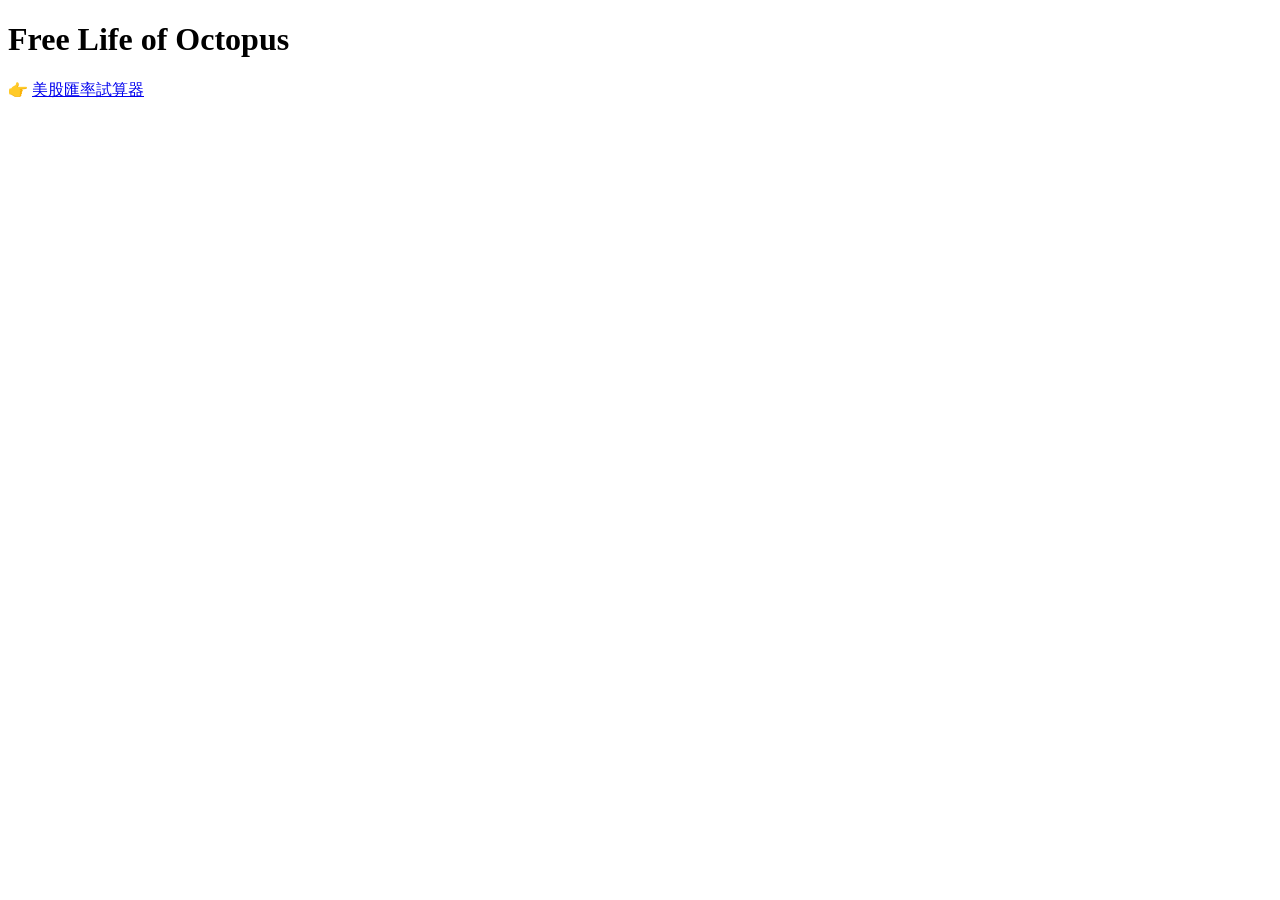
==== index.html @ f49b12be "move tool to /usdstocktool" ====
<!DOCTYPE html>
<html>
<head>
  <meta charset="UTF-8">
  <title>Free Life of Octopus</title>
</head>
<body>
  <h1>Free Life of Octopus</h1>

  <p>
    👉 <a href="/usdstocktool/">美股匯率試算器</a>
  </p>
</body>
</html>
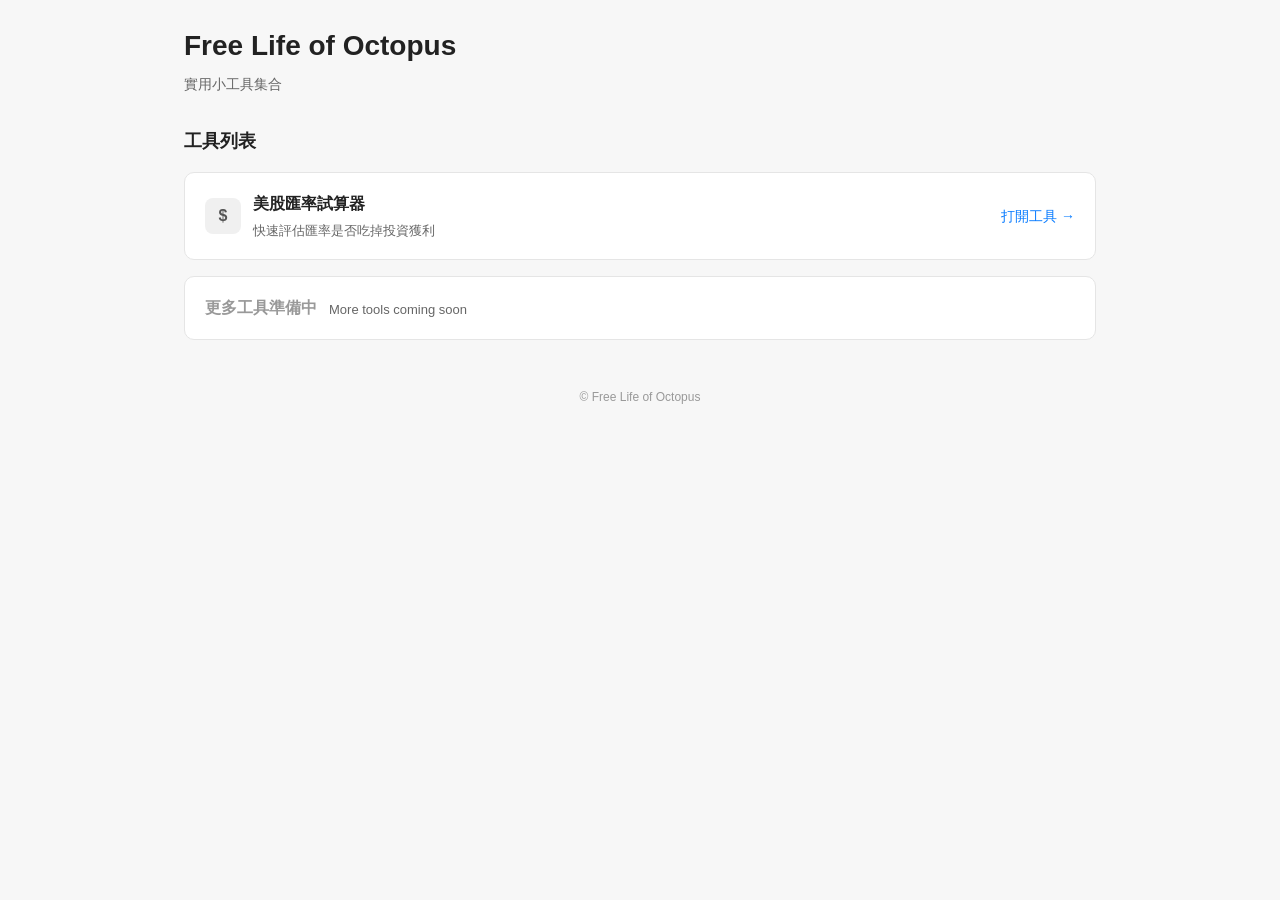
==== commit 8a000d6b: "簡易首頁" ====
--- a/index.html
+++ b/index.html
@@ -1,14 +1,61 @@
 <!DOCTYPE html>
-<html>
+<html lang="zh-Hant">
+
 <head>
-  <meta charset="UTF-8">
-  <title>Free Life of Octopus</title>
+  <meta charset="UTF-8" />
+  <meta name="viewport" content="width=device-width, initial-scale=1.0" />
+  <title>Free Life of Octopus｜實用小工具集合</title>
+  <meta name="description" content="Free Life of Octopus 的實用小工具集合，提供簡潔、快速、可直接使用的小工具。" />
+  <link rel="stylesheet" href="./style.css" />
 </head>
+
 <body>
-  <h1>Free Life of Octopus</h1>
+  <div class="container">
+    <header class="site-header">
+      <h1 class="site-title">Free Life of Octopus</h1>
+      <p class="site-subtitle">實用小工具集合</p>
+    </header>
 
-  <p>
-    👉 <a href="/usdstocktool/">美股匯率試算器</a>
-  </p>
+    <main class="main-content">
+      <section class="tools-section">
+        <h2 class="section-title">工具列表</h2>
+
+        <div class="tool-list">
+          <article class="tool-card">
+            <div class="tool-card__content">
+              <div class="tool-card__icon">
+                <!-- 未來放 icon -->
+                $
+                <!--<img src="./usdstocktool/icon.png" alt="">-->
+              </div>
+
+              <div>
+                <h3 class="tool-card__title">美股匯率試算器</h3>
+                <p class="tool-card__desc">
+                  快速評估匯率是否吃掉投資獲利
+                </p>
+              </div>
+            </div>
+
+            <div class="tool-card__action">
+              <a class="tool-link" href="./usdstocktool/">打開工具 →</a>
+            </div>
+          </article>
+
+          <article class="tool-card tool-card--muted">
+            <div class="tool-card__content">
+              <h3 class="tool-card__title">更多工具準備中</h3>
+              <p class="tool-card__desc">More tools coming soon</p>
+            </div>
+          </article>
+        </div>
+      </section>
+    </main>
+
+    <footer class="site-footer">
+      <p>© Free Life of Octopus</p>
+    </footer>
+  </div>
 </body>
+
 </html>
--- a/style.css
+++ b/style.css
@@ -0,0 +1,129 @@
+/* Reset */
+* {
+    box-sizing: border-box;
+    margin: 0;
+    padding: 0;
+}
+
+/* Base */
+body {
+    font-family: -apple-system, BlinkMacSystemFont, "Segoe UI", Roboto, "Noto Sans TC", sans-serif;
+    background-color: #f7f7f7;
+    color: #222;
+    line-height: 1.6;
+}
+
+/* Container */
+.container {
+    max-width: 960px;
+    margin: 0 auto;
+    padding: 24px;
+}
+
+/* Header */
+.site-header {
+    margin-bottom: 32px;
+}
+
+.site-title {
+    font-size: 28px;
+    font-weight: 700;
+}
+
+.site-subtitle {
+    margin-top: 4px;
+    color: #666;
+    font-size: 14px;
+}
+
+/* Section */
+.section-title {
+    font-size: 18px;
+    margin-bottom: 16px;
+}
+
+/* Tool List */
+.tool-list {
+    display: flex;
+    flex-direction: column;
+    gap: 16px;
+}
+
+/* Card */
+.tool-card {
+    background: #fff;
+    border: 1px solid #e5e5e5;
+    border-radius: 10px;
+    padding: 18px 20px;
+
+    display: flex;
+    justify-content: space-between;
+    align-items: center;
+
+    transition: all 0.15s ease;
+}
+
+.tool-card:hover {
+    border-color: #ccc;
+    transform: translateY(-1px);
+}
+
+/* Muted card */
+.tool-card--muted {
+    color: #999;
+}
+
+/* Content */
+.tool-card__title {
+    font-size: 16px;
+    font-weight: 600;
+}
+
+.tool-card__desc {
+    font-size: 13px;
+    color: #666;
+    margin-top: 4px;
+}
+
+/* Action */
+.tool-link {
+    text-decoration: none;
+    font-size: 14px;
+    color: #0a7cff;
+    font-weight: 500;
+}
+
+.tool-link:hover {
+    text-decoration: underline;
+}
+
+/* Footer */
+.site-footer {
+    margin-top: 48px;
+    font-size: 12px;
+    color: #999;
+    text-align: center;
+}
+
+/* Content layout */
+.tool-card__content {
+    display: flex;
+    align-items: center;
+    gap: 12px;
+}
+
+/* Icon placeholder */
+.tool-card__icon {
+    width: 36px;
+    height: 36px;
+
+    border-radius: 8px;
+    background-color: #f0f0f0;
+
+    display: flex;
+    align-items: center;
+    justify-content: center;
+
+    font-weight: 600;
+    color: #555;
+}
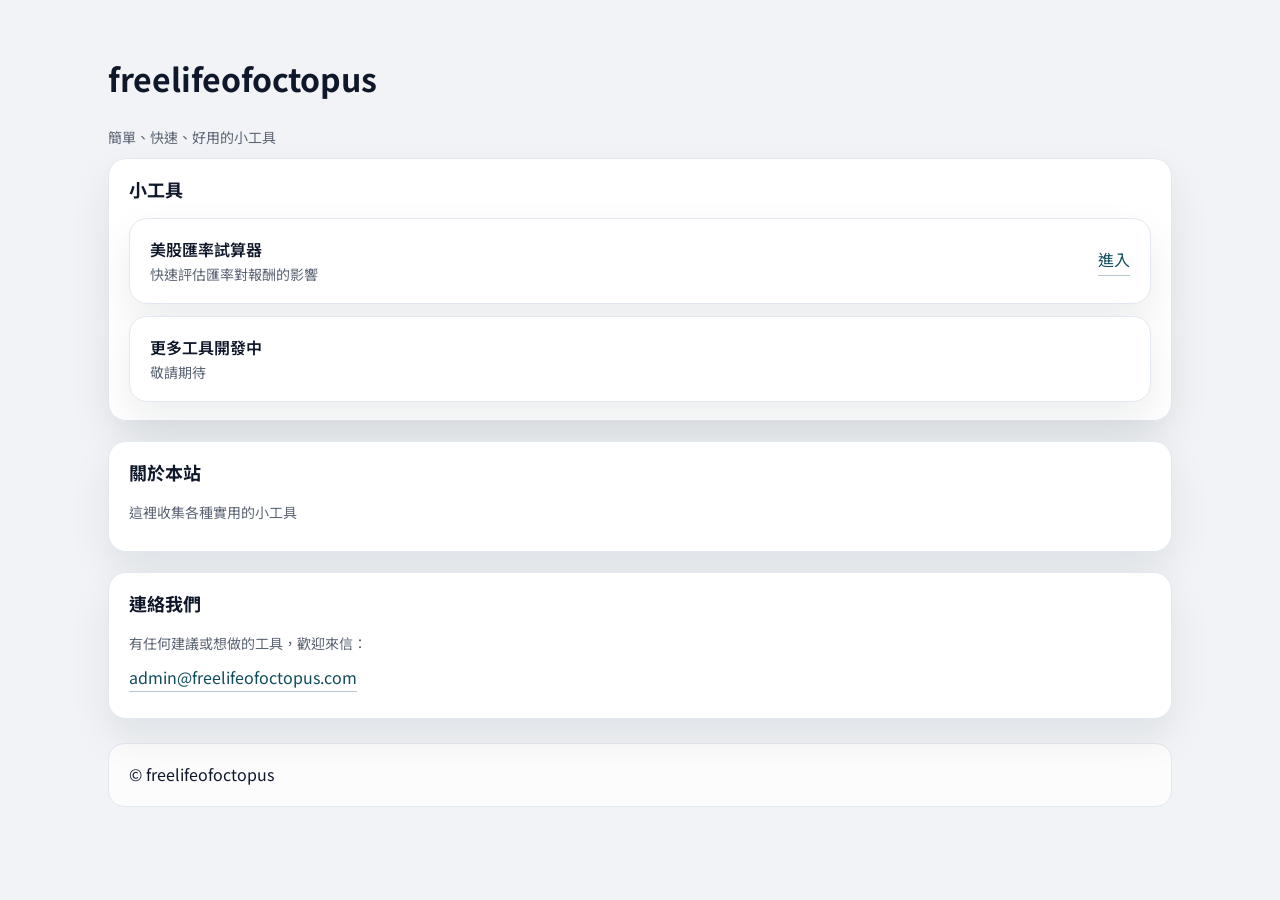
==== commit 2a0941e6: "建立共用css模板 首頁增修" ====
--- a/index.html
+++ b/index.html
@@ -1,61 +1,109 @@
 <!DOCTYPE html>
 <html lang="zh-Hant">
+<head>
+    <meta charset="UTF-8" />
+    <meta name="viewport" content="width=device-width, initial-scale=1.0">
 
-<head>
-  <meta charset="UTF-8" />
-  <meta name="viewport" content="width=device-width, initial-scale=1.0" />
-  <title>Free Life of Octopus｜實用小工具集合</title>
-  <meta name="description" content="Free Life of Octopus 的實用小工具集合，提供簡潔、快速、可直接使用的小工具。" />
-  <link rel="stylesheet" href="./style.css" />
+    <title>freelifeofoctopus｜實用小工具集合</title>
+    <meta name="description" content="freelifeofoctopus 提供簡單實用的小工具，幫你快速解決日常問題，包含美股匯率試算器等工具。">
+    <meta name="keywords" content="freelifeofoctopus, 小工具, 線上工具, 美股匯率試算器, 匯率試算, 實用工具">
+    <meta name="author" content="Free Life of Octopus">
+    <meta name="robots" content="index, follow">
+
+    <link rel="canonical" href="https://freelifeofoctopus.com/">
+
+    <meta property="og:type" content="website">
+    <meta property="og:title" content="freelifeofoctopus｜實用小工具集合">
+    <meta property="og:description" content="收集各種簡單實用的小工具，幫助你快速完成查詢、試算與判斷。">
+    <meta property="og:url" content="https://freelifeofoctopus.com/">
+    <meta property="og:site_name" content="Free Life of Octopus">
+    <meta property="og:locale" content="zh_TW">
+    <meta property="og:image" content="https://freelifeofoctopus.com/usdstocktool/og-image.png">
+
+    <meta name="twitter:card" content="summary_large_image">
+    <meta name="twitter:title" content="freelifeofoctopus｜實用小工具集合">
+    <meta name="twitter:description" content="收集各種簡單實用的小工具，包含美股匯率試算器等。">
+    <meta name="twitter:image" content="https://freelifeofoctopus.com/usdstocktool/og-image.png">
+
+    <link rel="preconnect" href="https://fonts.googleapis.com">
+    <link rel="preconnect" href="https://fonts.gstatic.com" crossorigin>
+    <link
+        href="https://fonts.googleapis.com/css2?family=Noto+Sans+TC:wght@400;500;700&family=Sora:wght@500;600;700&display=swap"
+        rel="stylesheet">
+
+    <link rel="stylesheet" href="./assets/css/common.css" />
+    <link rel="icon" href="./favicon.ico">
 </head>
 
 <body>
-  <div class="container">
-    <header class="site-header">
-      <h1 class="site-title">Free Life of Octopus</h1>
-      <p class="site-subtitle">實用小工具集合</p>
-    </header>
+    <div class="page">
 
-    <main class="main-content">
-      <section class="tools-section">
-        <h2 class="section-title">工具列表</h2>
+        <!-- Header -->
+        <header class="site-header">
+            <div class="container">
+                <h1>freelifeofoctopus</h1>
+                <p class="muted">簡單、快速、好用的小工具</p>
+            </div>
+        </header>
 
-        <div class="tool-list">
-          <article class="tool-card">
-            <div class="tool-card__content">
-              <div class="tool-card__icon">
-                <!-- 未來放 icon -->
-                $
-                <!--<img src="./usdstocktool/icon.png" alt="">-->
-              </div>
+        <!-- 工具列表 -->
+        <main class="container">
 
-              <div>
-                <h3 class="tool-card__title">美股匯率試算器</h3>
-                <p class="tool-card__desc">
-                  快速評估匯率是否吃掉投資獲利
+            <section class="card">
+                <h3>小工具</h3>
+
+                <div style="display: flex; flex-direction: column; gap: 12px; margin-top: 12px;">
+
+                    <!-- 工具卡片 -->
+                    <div class="card" style="display:flex; justify-content:space-between; align-items:center;">
+                        <div>
+                            <div style="font-weight:600;">美股匯率試算器</div>
+                            <div class="muted">快速評估匯率對報酬的影響</div>
+                        </div>
+                        <a class="button" href="usdstocktool/index.html">進入</a>
+                    </div>
+
+                    <!-- 未來工具 -->
+                    <div class="card" style="display:flex; justify-content:space-between; align-items:center; opacity:0.6;">
+                        <div>
+                            <div style="font-weight:600;">更多工具開發中</div>
+                            <div class="muted">敬請期待</div>
+                        </div>
+                    </div>
+
+                </div>
+            </section>
+
+            <!-- 關於 -->
+            <section class="card" style="margin-top:20px;">
+                <h3>關於本站</h3>
+                <p class="muted">
+                    這裡收集各種實用的小工具
                 </p>
-              </div>
+            </section>
+
+            <!-- 聯絡我們 -->
+            <section class="card" style="margin-top:20px;">
+                <h3>連絡我們</h3>
+                <p class="muted">
+                    有任何建議或想做的工具，歡迎來信：
+                </p>
+                <p>
+                    <a href="mailto:admin@freelifeofoctopus.com">
+                        admin@freelifeofoctopus.com
+                    </a>
+                </p>
+            </section>
+
+        </main>
+
+        <!-- Footer -->
+        <footer class="footer">
+            <div class="container">
+                © freelifeofoctopus
             </div>
+        </footer>
 
-            <div class="tool-card__action">
-              <a class="tool-link" href="./usdstocktool/">打開工具 →</a>
-            </div>
-          </article>
-
-          <article class="tool-card tool-card--muted">
-            <div class="tool-card__content">
-              <h3 class="tool-card__title">更多工具準備中</h3>
-              <p class="tool-card__desc">More tools coming soon</p>
-            </div>
-          </article>
-        </div>
-      </section>
-    </main>
-
-    <footer class="site-footer">
-      <p>© Free Life of Octopus</p>
-    </footer>
-  </div>
+    </div>
 </body>
-
 </html>
--- a/assets/css/common.css
+++ b/assets/css/common.css
@@ -0,0 +1,449 @@
+:root {
+    --bg: #f1f3f6;
+    --bg-accent: #e8eef5;
+    --card: #ffffff;
+    --text: #0f172a;
+    --muted: #5b6474;
+    --line: #e2e8f0;
+    --primary: #0f4c5c;
+    --primary-dark: #0a3944;
+    --accent: #f77f00;
+    --shadow: 0 18px 40px rgba(15, 23, 42, 0.08);
+    --radius: 18px;
+    --status-red: #e74c3c;
+    --status-yellow: #f1c40f;
+    --status-green: #2ecc71;
+    --status-neutral: #cbd5e1;
+    --status-ring: rgba(15, 23, 42, 0.08);
+}
+
+* {
+    box-sizing: border-box;
+}
+
+html,
+body {
+    height: 100%;
+}
+
+body {
+    margin: 0;
+    color: var(--text);
+    background: var(--bg);
+    font-family: "Noto Sans TC", "Microsoft JhengHei", sans-serif;
+    line-height: 1.6;
+}
+
+.page {
+    max-width: 1100px;
+    margin: 0 auto;
+    padding: 32px 18px 56px;
+}
+
+.hero {
+    display: grid;
+    grid-template-columns: minmax(0, 1.2fr) minmax(0, 0.8fr);
+    gap: 28px;
+    padding: 26px 26px 30px;
+    background: linear-gradient(140deg, #ffffff 0%, #f4f7fb 70%);
+    border-radius: 26px;
+    border: 1px solid #e5ebf3;
+    box-shadow: 0 10px 24px rgba(15, 23, 42, 0.06);
+    position: relative;
+    overflow: hidden;
+}
+
+
+.hero-content h1 {
+    font-family: "Sora", "Noto Sans TC", sans-serif;
+    font-size: 36px;
+    margin: 6px 0 10px;
+    letter-spacing: 0.5px;
+}
+
+.eyebrow {
+    font-size: 12px;
+    letter-spacing: 2px;
+    text-transform: uppercase;
+    color: var(--muted);
+    font-weight: 600;
+}
+
+.lead {
+    margin: 0 0 16px;
+    font-size: 16px;
+    color: var(--text);
+}
+
+.hero-tags {
+    display: flex;
+    flex-wrap: wrap;
+    gap: 8px;
+}
+
+.tag {
+    padding: 6px 12px;
+    border-radius: 999px;
+    background: rgba(15, 76, 92, 0.08);
+    color: var(--primary);
+    font-size: 13px;
+    font-weight: 600;
+}
+
+.hero-panel {
+    background: #0f4c5c;
+    color: #f8fafc;
+    border-radius: 20px;
+    padding: 20px 22px;
+    box-shadow: inset 0 0 0 1px rgba(255, 255, 255, 0.08);
+}
+
+.panel-title {
+    font-size: 15px;
+    font-weight: 700;
+    margin-bottom: 12px;
+    letter-spacing: 0.3px;
+}
+
+.checklist {
+    margin: 0;
+    padding-left: 18px;
+}
+
+.checklist li {
+    margin: 8px 0;
+    color: #f8fafc;
+}
+
+.content-grid {
+    display: grid;
+    grid-template-columns: minmax(0, 1fr) minmax(0, 1fr);
+    grid-template-areas:
+        "rate result"
+        "mode guide";
+    gap: 22px;
+    margin-top: 30px;
+    align-items: stretch;
+}
+
+.card-rate {
+    grid-area: rate;
+}
+
+.card-result {
+    grid-area: result;
+}
+
+.card-mode {
+    grid-area: mode;
+}
+
+.card-guide {
+    grid-area: guide;
+}
+
+.card {
+    background: var(--card);
+    border-radius: var(--radius);
+    border: 1px solid var(--line);
+    padding: 18px 20px;
+    box-shadow: var(--shadow);
+    animation: rise 0.5s ease both;
+    height: 100%;
+}
+
+.card.highlight {
+    border: 1px solid rgba(15, 76, 92, 0.25);
+    background: linear-gradient(180deg, #ffffff 0%, #f9fbfd 100%);
+}
+
+@keyframes rise {
+    from {
+        transform: translateY(12px);
+        opacity: 0;
+    }
+    to {
+        transform: translateY(0);
+        opacity: 1;
+    }
+}
+
+.card-header {
+    cursor: pointer;
+    user-select: none;
+    display: flex;
+    align-items: center;
+    gap: 8px;
+    transition: opacity 0.2s ease;
+}
+
+.card-header:hover {
+    opacity: 0.7;
+}
+
+.collapse-icon {
+    display: inline-block;
+    font-size: 18px;
+    font-weight: bold;
+    transition: transform 0.3s ease;
+    line-height: 1;
+}
+
+.card.collapsed .collapse-icon {
+    transform: rotate(-90deg);
+}
+
+.card-content {
+    max-height: 1000px;
+    overflow: hidden;
+    transition: max-height 0.3s ease, opacity 0.3s ease;
+    opacity: 1;
+}
+
+.card.collapsed .card-content {
+    max-height: 0;
+    opacity: 0;
+}
+
+h3 {
+    margin: 0 0 12px;
+    font-size: 18px;
+    font-family: "Sora", "Noto Sans TC", sans-serif;
+}
+
+p {
+    margin: 10px 0;
+    color: var(--text);
+}
+
+.muted {
+    color: var(--muted);
+    font-size: 14px;
+}
+
+.muted-555 {
+    color: #556070;
+    font-size: 14px;
+}
+
+.hidden {
+    display: none !important;
+}
+
+.flex-center {
+    display: flex;
+    align-items: center;
+    gap: 10px;
+}
+
+.title-inline {
+    margin: 0;
+    line-height: 1;
+    display: flex;
+    align-items: center;
+}
+
+.field {
+    display: grid;
+    gap: 6px;
+    margin: 12px 0;
+}
+
+.field label {
+    font-weight: 600;
+    font-size: 14px;
+    color: #3a475a;
+}
+
+.field-group {
+    margin-top: 12px;
+    display: grid;
+    gap: 6px;
+}
+
+input[type="number"],
+select {
+    width: min(420px, 100%);
+    padding: 11px 12px;
+    border: 1px solid var(--line);
+    border-radius: 12px;
+    background: #ffffff;
+    color: var(--text);
+    outline: none;
+    font-size: 15px;
+    box-shadow: inset 0 1px 0 rgba(255, 255, 255, 0.6);
+}
+
+input[type="number"]:focus,
+select:focus {
+    border-color: rgba(15, 76, 92, 0.6);
+    box-shadow: 0 0 0 3px rgba(15, 76, 92, 0.12);
+}
+
+.hint {
+    margin-top: 6px;
+    font-size: 13px;
+    color: var(--muted);
+}
+
+.btn-row {
+    display: flex;
+    gap: 10px;
+    flex-wrap: wrap;
+    margin-top: 8px;
+}
+
+button {
+    height: 40px;
+    padding: 0 18px;
+    border: none;
+    border-radius: 12px;
+    background: var(--primary);
+    color: #fff;
+    cursor: pointer;
+    font-weight: 700;
+    font-size: 14px;
+    display: flex;
+    align-items: center;
+    justify-content: center;
+    white-space: nowrap;
+    transition: transform 0.2s ease, box-shadow 0.2s ease, background 0.2s ease;
+    box-shadow: 0 10px 20px rgba(15, 76, 92, 0.2);
+}
+
+button:hover {
+    background: var(--primary-dark);
+    transform: translateY(-1px);
+}
+
+button:active {
+    transform: translateY(0);
+}
+
+#demoBtn {
+    background: #ffffff;
+    color: var(--primary);
+    border: 1px solid rgba(15, 76, 92, 0.3);
+    box-shadow: none;
+}
+
+#demoBtn:hover {
+    background: rgba(15, 76, 92, 0.08);
+}
+
+#result {
+    margin-top: 12px;
+    padding: 14px 16px;
+    border: 1px dashed rgba(15, 76, 92, 0.3);
+    background: #f8fafc;
+    border-radius: 14px;
+    white-space: pre-wrap;
+    word-break: break-word;
+    min-height: 90px;
+    font-family: "Sora", "Noto Sans TC", sans-serif;
+    font-size: 14px;
+}
+
+.status-list {
+    list-style: none;
+    padding: 0;
+    margin: 8px 0 0;
+    color: #3a475a;
+}
+
+.status-list li {
+    display: flex;
+    align-items: center;
+    gap: 8px;
+    margin: 8px 0;
+    font-size: 14px;
+}
+
+.status-dot {
+    width: 12px;
+    height: 12px;
+    border-radius: 999px;
+    display: inline-block;
+    background: var(--status-neutral);
+    box-sizing: border-box;
+    border: 2px solid var(--status-ring);
+}
+
+.status-dot--lg {
+    width: 14px;
+    height: 14px;
+    border-width: 3px;
+}
+
+.status-dot--sm {
+    width: 10px;
+    height: 10px;
+    border-width: 2px;
+}
+
+.status-dot.is-red {
+    background: var(--status-red);
+}
+
+.status-dot.is-yellow {
+    background: var(--status-yellow);
+}
+
+.status-dot.is-green {
+    background: var(--status-green);
+}
+
+a {
+    color: var(--primary);
+    text-decoration: none;
+    border-bottom: 1px solid rgba(15, 76, 92, 0.3);
+    padding-bottom: 2px;
+}
+
+a:hover {
+    opacity: 0.8;
+}
+
+.footer {
+    margin-top: 24px;
+    padding: 18px 20px;
+    background: rgba(255, 255, 255, 0.8);
+    border-radius: 16px;
+    border: 1px solid var(--line);
+}
+
+@media (max-width: 960px) {
+    .hero {
+        grid-template-columns: 1fr;
+    }
+    .content-grid {
+        grid-template-columns: 1fr;
+        grid-template-areas:
+            "rate"
+            "mode"
+            "result"
+            "guide";
+    }
+}
+
+@media (max-width: 600px) {
+    .page {
+        padding: 24px 14px 48px;
+    }
+    .hero {
+        padding: 22px 18px;
+    }
+    .hero-content h1 {
+        font-size: 28px;
+    }
+    button {
+        width: 100%;
+    }
+    .btn-row {
+        flex-direction: column;
+    }
+    input[type="number"],
+    select {
+        width: 100%;
+    }
+}
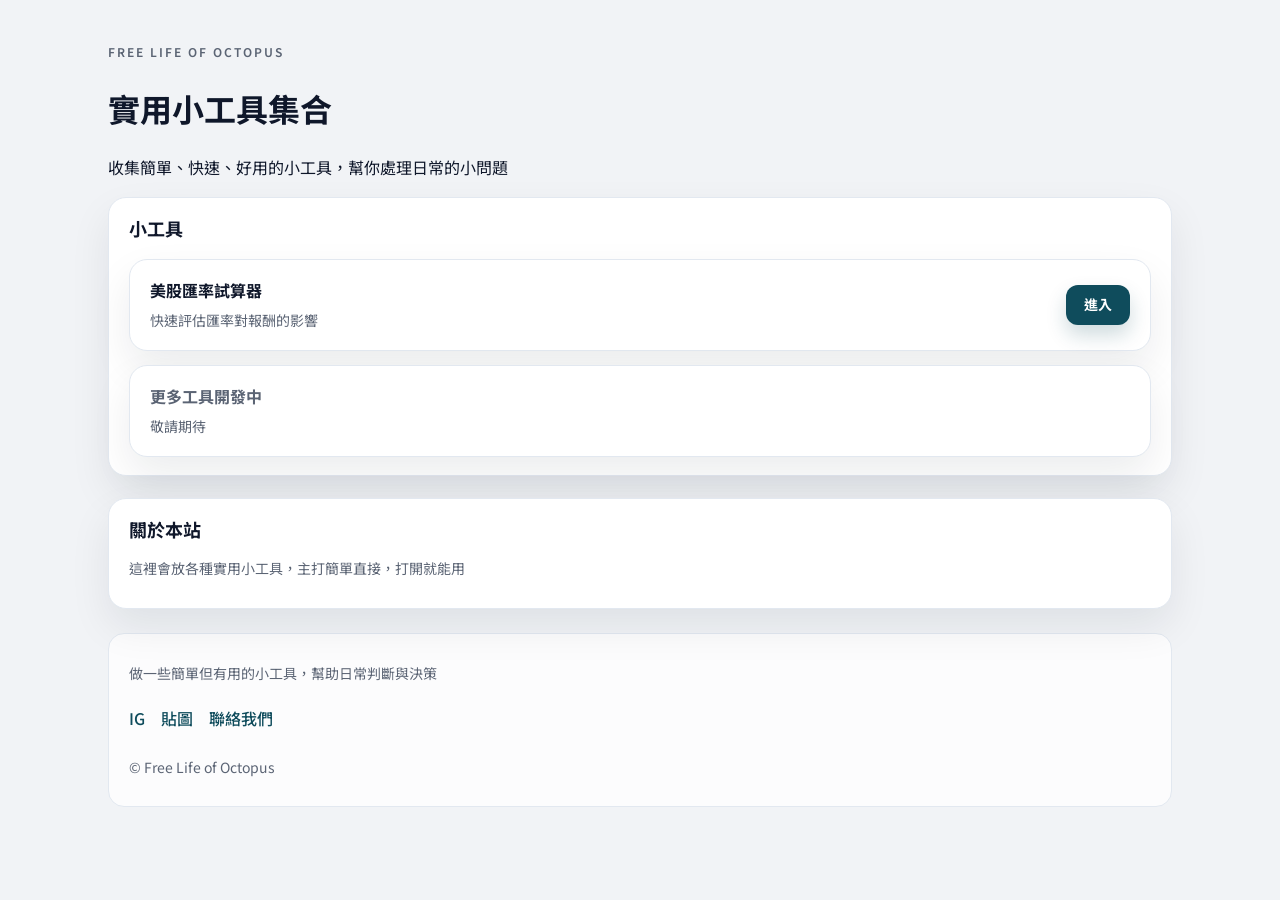
==== commit c2f30043: "重購css&footer" ====
--- a/index.html
+++ b/index.html
@@ -1,109 +1,116 @@
 <!DOCTYPE html>
 <html lang="zh-Hant">
+
 <head>
-    <meta charset="UTF-8" />
-    <meta name="viewport" content="width=device-width, initial-scale=1.0">
+  <meta charset="UTF-8" />
+  <meta name="viewport" content="width=device-width, initial-scale=1.0">
 
-    <title>freelifeofoctopus｜實用小工具集合</title>
-    <meta name="description" content="freelifeofoctopus 提供簡單實用的小工具，幫你快速解決日常問題，包含美股匯率試算器等工具。">
-    <meta name="keywords" content="freelifeofoctopus, 小工具, 線上工具, 美股匯率試算器, 匯率試算, 實用工具">
-    <meta name="author" content="Free Life of Octopus">
-    <meta name="robots" content="index, follow">
+  <title>freelifeofoctopus｜實用小工具集合</title>
+  <meta name="description" content="freelifeofoctopus 提供簡單實用的小工具，幫你快速解決日常問題，包含美股匯率試算器等工具。">
+  <meta name="keywords" content="freelifeofoctopus, 小工具, 線上工具, 美股匯率試算器, 匯率試算, 實用工具">
+  <meta name="author" content="Free Life of Octopus">
+  <meta name="robots" content="index, follow">
 
-    <link rel="canonical" href="https://freelifeofoctopus.com/">
+  <link rel="canonical" href="https://freelifeofoctopus.com/">
 
-    <meta property="og:type" content="website">
-    <meta property="og:title" content="freelifeofoctopus｜實用小工具集合">
-    <meta property="og:description" content="收集各種簡單實用的小工具，幫助你快速完成查詢、試算與判斷。">
-    <meta property="og:url" content="https://freelifeofoctopus.com/">
-    <meta property="og:site_name" content="Free Life of Octopus">
-    <meta property="og:locale" content="zh_TW">
-    <meta property="og:image" content="https://freelifeofoctopus.com/usdstocktool/og-image.png">
+  <meta property="og:type" content="website">
+  <meta property="og:title" content="freelifeofoctopus｜實用小工具集合">
+  <meta property="og:description" content="收集各種簡單實用的小工具，幫助你快速完成查詢、試算與判斷。">
+  <meta property="og:url" content="https://freelifeofoctopus.com/">
+  <meta property="og:site_name" content="Free Life of Octopus">
+  <meta property="og:locale" content="zh_TW">
+  <meta property="og:image" content="https://freelifeofoctopus.com/usdstocktool/og-image.png">
 
-    <meta name="twitter:card" content="summary_large_image">
-    <meta name="twitter:title" content="freelifeofoctopus｜實用小工具集合">
-    <meta name="twitter:description" content="收集各種簡單實用的小工具，包含美股匯率試算器等。">
-    <meta name="twitter:image" content="https://freelifeofoctopus.com/usdstocktool/og-image.png">
+  <meta name="twitter:card" content="summary_large_image">
+  <meta name="twitter:title" content="freelifeofoctopus｜實用小工具集合">
+  <meta name="twitter:description" content="收集各種簡單實用的小工具，包含美股匯率試算器等。">
+  <meta name="twitter:image" content="https://freelifeofoctopus.com/usdstocktool/og-image.png">
 
-    <link rel="preconnect" href="https://fonts.googleapis.com">
-    <link rel="preconnect" href="https://fonts.gstatic.com" crossorigin>
-    <link
-        href="https://fonts.googleapis.com/css2?family=Noto+Sans+TC:wght@400;500;700&family=Sora:wght@500;600;700&display=swap"
-        rel="stylesheet">
+  <link rel="preconnect" href="https://fonts.googleapis.com">
+  <link rel="preconnect" href="https://fonts.gstatic.com" crossorigin>
+  <link
+    href="https://fonts.googleapis.com/css2?family=Noto+Sans+TC:wght@400;500;700&family=Sora:wght@500;600;700&display=swap"
+    rel="stylesheet">
 
-    <link rel="stylesheet" href="./assets/css/common.css" />
-    <link rel="icon" href="./favicon.ico">
+  <link rel="stylesheet" href="./assets/css/common.css" />
+  <link rel="icon" href="./favicon.ico">
 </head>
 
 <body>
     <div class="page">
-
-        <!-- Header -->
         <header class="site-header">
-            <div class="container">
-                <h1>freelifeofoctopus</h1>
-                <p class="muted">簡單、快速、好用的小工具</p>
+            <div>
+                <p class="eyebrow">FREE LIFE OF OCTOPUS</p>
+                <h1>實用小工具集合</h1>
+                <p class="lead">收集簡單、快速、好用的小工具，幫你處理日常的小問題</p>
             </div>
         </header>
 
-        <!-- 工具列表 -->
-        <main class="container">
-
-            <section class="card">
+        <main>
+            <section class="card home-section">
                 <h3>小工具</h3>
 
-                <div style="display: flex; flex-direction: column; gap: 12px; margin-top: 12px;">
-
-                    <!-- 工具卡片 -->
-                    <div class="card" style="display:flex; justify-content:space-between; align-items:center;">
-                        <div>
-                            <div style="font-weight:600;">美股匯率試算器</div>
-                            <div class="muted">快速評估匯率對報酬的影響</div>
+                <div class="tool-list">
+                    <div class="card tool-card">
+                        <div class="tool-card__body">
+                            <div class="tool-card__title">美股匯率試算器</div>
+                            <p class="muted tool-card__desc tool-card__desc--tight">
+                                快速評估匯率對報酬的影響
+                            </p>
                         </div>
                         <a class="button" href="usdstocktool/index.html">進入</a>
                     </div>
 
-                    <!-- 未來工具 -->
-                    <div class="card" style="display:flex; justify-content:space-between; align-items:center; opacity:0.6;">
-                        <div>
-                            <div style="font-weight:600;">更多工具開發中</div>
-                            <div class="muted">敬請期待</div>
+                    <div class="card tool-card tool-card--disabled">
+                        <div class="tool-card__body">
+                            <div class="tool-card__title">更多工具開發中</div>
+                            <p class="muted tool-card__desc tool-card__desc--tight">
+                                敬請期待
+                            </p>
                         </div>
                     </div>
-
                 </div>
             </section>
 
-            <!-- 關於 -->
-            <section class="card" style="margin-top:20px;">
+            <section class="card home-section">
                 <h3>關於本站</h3>
                 <p class="muted">
-                    這裡收集各種實用的小工具
-                </p>
-            </section>
-
-            <!-- 聯絡我們 -->
-            <section class="card" style="margin-top:20px;">
-                <h3>連絡我們</h3>
-                <p class="muted">
-                    有任何建議或想做的工具，歡迎來信：
-                </p>
-                <p>
-                    <a href="mailto:admin@freelifeofoctopus.com">
-                        admin@freelifeofoctopus.com
-                    </a>
+                    這裡會放各種實用小工具，主打簡單直接，打開就能用
                 </p>
             </section>
 
         </main>
 
-        <!-- Footer -->
         <footer class="footer">
-            <div class="container">
-                © freelifeofoctopus
-            </div>
-        </footer>
+    <div class="footer__content">
 
+        <!-- 品牌說明 -->
+        <div class="footer__section">
+            <p class="muted">
+                做一些簡單但有用的小工具，幫助日常判斷與決策
+            </p>
+        </div>
+
+        <!-- 行動連結 -->
+        <div class="footer__section footer__links">
+            <a href="https://www.instagram.com/freelifeofoctopus" target="_blank">
+                IG
+            </a>
+            <a href="https://line.me/S/shop/sticker/author/5177699/new?lang=zh-Hant&utm_source=gnsh_staut" target="_blank">
+                貼圖
+            </a>
+            <a href="mailto:admin@freelifeofoctopus.com">
+                聯絡我們
+            </a>
+        </div>
+
+        <!-- 版權 -->
+        <div class="footer__section">
+            <p class="muted">© Free Life of Octopus</p>
+        </div>
+
+    </div>
+</footer>
     </div>
 </body>
 </html>
--- a/assets/css/common.css
+++ b/assets/css/common.css
@@ -1,3 +1,6 @@
+/* =========================================================
+   Design Tokens
+========================================================= */
 :root {
     --bg: #f1f3f6;
     --bg-accent: #e8eef5;
@@ -10,6 +13,7 @@
     --accent: #f77f00;
     --shadow: 0 18px 40px rgba(15, 23, 42, 0.08);
     --radius: 18px;
+
     --status-red: #e74c3c;
     --status-yellow: #f1c40f;
     --status-green: #2ecc71;
@@ -17,6 +21,9 @@
     --status-ring: rgba(15, 23, 42, 0.08);
 }
 
+/* =========================================================
+   Reset / Base
+========================================================= */
 * {
     box-sizing: border-box;
 }
@@ -34,6 +41,78 @@
     line-height: 1.6;
 }
 
+/* =========================================================
+   Typography
+========================================================= */
+h3 {
+    margin: 0 0 12px;
+    font-size: 18px;
+    font-family: "Sora", "Noto Sans TC", sans-serif;
+}
+
+p {
+    margin: 10px 0;
+    color: var(--text);
+}
+
+a {
+    color: var(--primary);
+    text-decoration: none;
+    border-bottom: 1px solid rgba(15, 76, 92, 0.3);
+    padding-bottom: 2px;
+}
+
+a:hover {
+    text-decoration: underline;
+}
+
+.eyebrow {
+    font-size: 12px;
+    letter-spacing: 2px;
+    text-transform: uppercase;
+    color: var(--muted);
+    font-weight: 600;
+}
+
+.lead {
+    margin: 0 0 16px;
+    font-size: 16px;
+    color: var(--text);
+}
+
+.muted {
+    color: var(--muted);
+    font-size: 14px;
+}
+
+.muted-555 {
+    color: #556070;
+    font-size: 14px;
+}
+
+/* =========================================================
+   Utilities
+========================================================= */
+.hidden {
+    display: none !important;
+}
+
+.flex-center {
+    display: flex;
+    align-items: center;
+    gap: 10px;
+}
+
+.title-inline {
+    margin: 0;
+    line-height: 1;
+    display: flex;
+    align-items: center;
+}
+
+/* =========================================================
+   Layout
+========================================================= */
 .page {
     max-width: 1100px;
     margin: 0 auto;
@@ -53,7 +132,6 @@
     overflow: hidden;
 }
 
-
 .hero-content h1 {
     font-family: "Sora", "Noto Sans TC", sans-serif;
     font-size: 36px;
@@ -61,58 +139,10 @@
     letter-spacing: 0.5px;
 }
 
-.eyebrow {
-    font-size: 12px;
-    letter-spacing: 2px;
-    text-transform: uppercase;
-    color: var(--muted);
-    font-weight: 600;
-}
-
-.lead {
-    margin: 0 0 16px;
-    font-size: 16px;
-    color: var(--text);
-}
-
 .hero-tags {
     display: flex;
     flex-wrap: wrap;
     gap: 8px;
-}
-
-.tag {
-    padding: 6px 12px;
-    border-radius: 999px;
-    background: rgba(15, 76, 92, 0.08);
-    color: var(--primary);
-    font-size: 13px;
-    font-weight: 600;
-}
-
-.hero-panel {
-    background: #0f4c5c;
-    color: #f8fafc;
-    border-radius: 20px;
-    padding: 20px 22px;
-    box-shadow: inset 0 0 0 1px rgba(255, 255, 255, 0.08);
-}
-
-.panel-title {
-    font-size: 15px;
-    font-weight: 700;
-    margin-bottom: 12px;
-    letter-spacing: 0.3px;
-}
-
-.checklist {
-    margin: 0;
-    padding-left: 18px;
-}
-
-.checklist li {
-    margin: 8px 0;
-    color: #f8fafc;
 }
 
 .content-grid {
@@ -142,6 +172,9 @@
     grid-area: guide;
 }
 
+/* =========================================================
+   Components - Card / Panel / Tag
+========================================================= */
 .card {
     background: var(--card);
     border-radius: var(--radius);
@@ -157,17 +190,6 @@
     background: linear-gradient(180deg, #ffffff 0%, #f9fbfd 100%);
 }
 
-@keyframes rise {
-    from {
-        transform: translateY(12px);
-        opacity: 0;
-    }
-    to {
-        transform: translateY(0);
-        opacity: 1;
-    }
-}
-
 .card-header {
     cursor: pointer;
     user-select: none;
@@ -179,6 +201,18 @@
 
 .card-header:hover {
     opacity: 0.7;
+}
+
+.card-content {
+    max-height: 1000px;
+    overflow: hidden;
+    transition: max-height 0.3s ease, opacity 0.3s ease;
+    opacity: 1;
+}
+
+.card.collapsed .card-content {
+    max-height: 0;
+    opacity: 0;
 }
 
 .collapse-icon {
@@ -193,56 +227,43 @@
     transform: rotate(-90deg);
 }
 
-.card-content {
-    max-height: 1000px;
-    overflow: hidden;
-    transition: max-height 0.3s ease, opacity 0.3s ease;
-    opacity: 1;
-}
-
-.card.collapsed .card-content {
-    max-height: 0;
-    opacity: 0;
-}
-
-h3 {
-    margin: 0 0 12px;
-    font-size: 18px;
-    font-family: "Sora", "Noto Sans TC", sans-serif;
-}
-
-p {
-    margin: 10px 0;
-    color: var(--text);
-}
-
-.muted {
-    color: var(--muted);
-    font-size: 14px;
-}
-
-.muted-555 {
-    color: #556070;
-    font-size: 14px;
-}
-
-.hidden {
-    display: none !important;
-}
-
-.flex-center {
-    display: flex;
-    align-items: center;
-    gap: 10px;
-}
-
-.title-inline {
+.hero-panel {
+    background: #0f4c5c;
+    color: #f8fafc;
+    border-radius: 20px;
+    padding: 20px 22px;
+    box-shadow: inset 0 0 0 1px rgba(255, 255, 255, 0.08);
+}
+
+.panel-title {
+    font-size: 15px;
+    font-weight: 700;
+    margin-bottom: 12px;
+    letter-spacing: 0.3px;
+}
+
+.tag {
+    padding: 6px 12px;
+    border-radius: 999px;
+    background: rgba(15, 76, 92, 0.08);
+    color: var(--primary);
+    font-size: 13px;
+    font-weight: 600;
+}
+
+.checklist {
     margin: 0;
-    line-height: 1;
-    display: flex;
-    align-items: center;
-}
-
+    padding-left: 18px;
+}
+
+.checklist li {
+    margin: 8px 0;
+    color: #f8fafc;
+}
+
+/* =========================================================
+   Components - Form
+========================================================= */
 .field {
     display: grid;
     gap: 6px;
@@ -286,6 +307,9 @@
     color: var(--muted);
 }
 
+/* =========================================================
+   Components - Button
+========================================================= */
 .btn-row {
     display: flex;
     gap: 10px;
@@ -293,7 +317,8 @@
     margin-top: 8px;
 }
 
-button {
+button,
+.button {
     height: 40px;
     padding: 0 18px;
     border: none;
@@ -303,20 +328,25 @@
     cursor: pointer;
     font-weight: 700;
     font-size: 14px;
-    display: flex;
+    display: inline-flex;
     align-items: center;
     justify-content: center;
     white-space: nowrap;
     transition: transform 0.2s ease, box-shadow 0.2s ease, background 0.2s ease;
     box-shadow: 0 10px 20px rgba(15, 76, 92, 0.2);
-}
-
-button:hover {
+    text-decoration: none;
+    border-bottom: none;
+}
+
+button:hover,
+.button:hover {
     background: var(--primary-dark);
     transform: translateY(-1px);
-}
-
-button:active {
+    text-decoration: none;
+}
+
+button:active,
+.button:active {
     transform: translateY(0);
 }
 
@@ -331,6 +361,9 @@
     background: rgba(15, 76, 92, 0.08);
 }
 
+/* =========================================================
+   Components - Result / Status
+========================================================= */
 #result {
     margin-top: 12px;
     padding: 14px 16px;
@@ -393,17 +426,9 @@
     background: var(--status-green);
 }
 
-a {
-    color: var(--primary);
-    text-decoration: none;
-    border-bottom: 1px solid rgba(15, 76, 92, 0.3);
-    padding-bottom: 2px;
-}
-
-a:hover {
-    opacity: 0.8;
-}
-
+/* =========================================================
+   Components - Footer
+========================================================= */
 .footer {
     margin-top: 24px;
     padding: 18px 20px;
@@ -411,11 +436,98 @@
     border-radius: 16px;
     border: 1px solid var(--line);
 }
-
+.footer__content {
+    display: flex;
+    flex-direction: column;
+    gap: 12px;
+}
+
+.footer__links {
+    display: flex;
+    gap: 16px;
+    flex-wrap: wrap;
+}
+
+.footer__links a {
+    font-weight: 500;
+    border-bottom: none;
+}
+
+/* =========================================================
+   Feature - Tool Card
+========================================================= */
+.tool-card {
+    display: flex;
+    justify-content: space-between;
+    align-items: center;
+    gap: 16px;
+}
+
+.tool-card__title {
+    font-weight: 700;
+    font-size: 16px;
+}
+
+.tool-card__desc {
+    margin-top: 6px;
+}
+
+.tool-card--disabled {
+    opacity: 0.6;
+}
+
+.tool-card--disabled .tool-card__title {
+    color: var(--muted);
+}
+
+.tool-card--disabled:hover {
+    transform: none;
+    cursor: default;
+}
+
+/* =========================================================
+   Feature - Home
+========================================================= */
+.home-section + .home-section {
+    margin-top: 22px;
+}
+
+.tool-list {
+    display: grid;
+    gap: 14px;
+    margin-top: 14px;
+}
+
+.tool-card__body {
+    flex: 1;
+}
+
+.tool-card__desc--tight {
+    margin: 6px 0 0;
+}
+
+/* =========================================================
+   Animation
+========================================================= */
+@keyframes rise {
+    from {
+        transform: translateY(12px);
+        opacity: 0;
+    }
+    to {
+        transform: translateY(0);
+        opacity: 1;
+    }
+}
+
+/* =========================================================
+   Responsive
+========================================================= */
 @media (max-width: 960px) {
     .hero {
         grid-template-columns: 1fr;
     }
+
     .content-grid {
         grid-template-columns: 1fr;
         grid-template-areas:
@@ -424,26 +536,41 @@
             "result"
             "guide";
     }
+
+    .tool-card {
+        align-items: flex-start;
+    }
 }
 
 @media (max-width: 600px) {
     .page {
         padding: 24px 14px 48px;
     }
+
     .hero {
         padding: 22px 18px;
     }
+
     .hero-content h1 {
         font-size: 28px;
     }
-    button {
-        width: 100%;
-    }
+
     .btn-row {
         flex-direction: column;
     }
+
+    button,
+    .button {
+        width: 100%;
+    }
+
     input[type="number"],
     select {
         width: 100%;
     }
-}
+
+    .tool-card {
+        flex-direction: column;
+        align-items: stretch;
+    }
+}
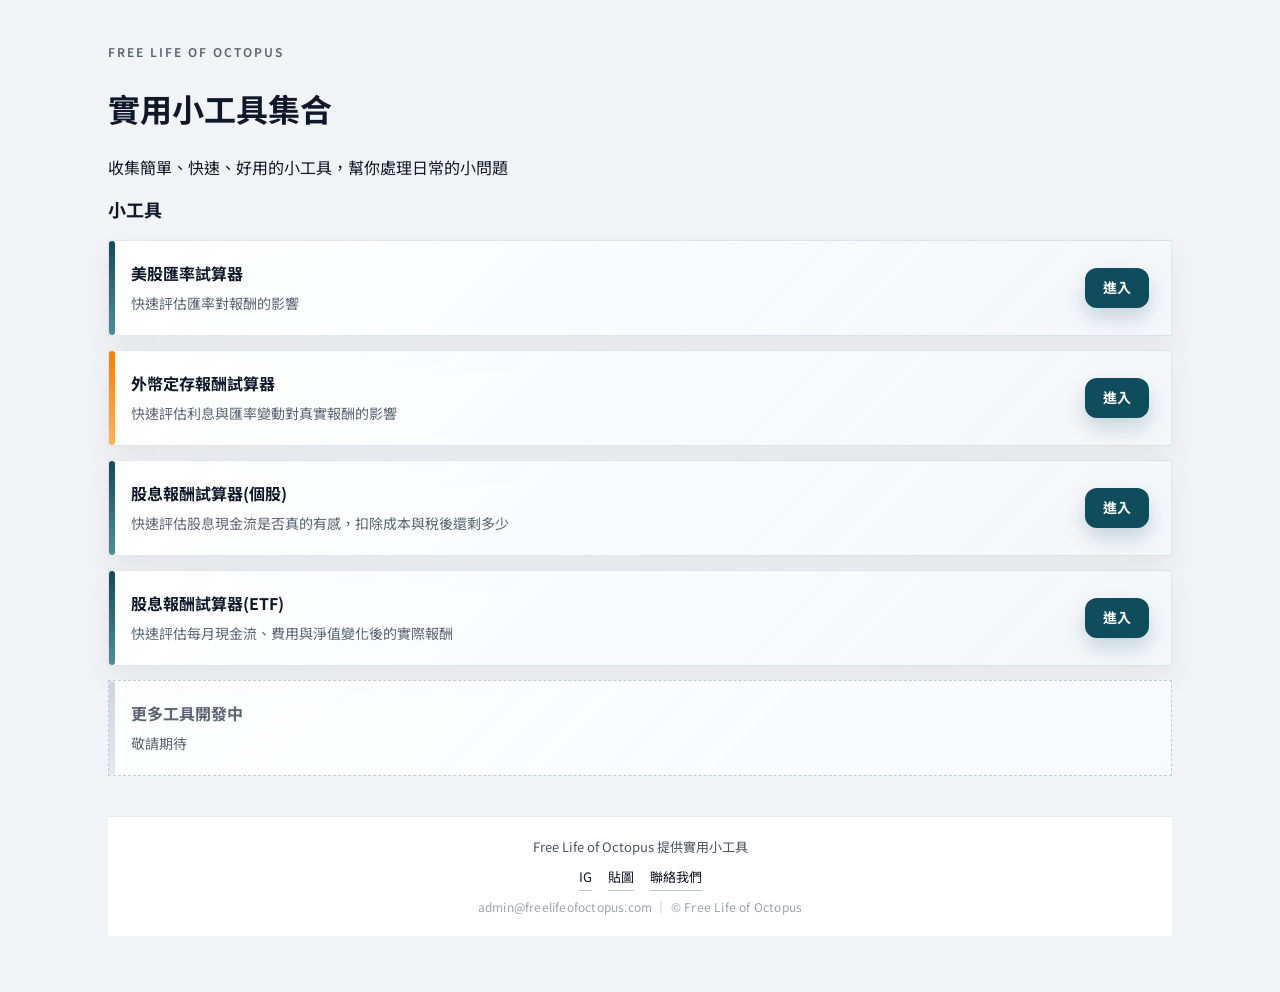
==== commit 6166b7d9: "工具4_名稱修正" ====
--- a/index.html
+++ b/index.html
@@ -1,13 +1,12 @@
-<!DOCTYPE html>
+﻿<!DOCTYPE html>
 <html lang="zh-Hant">
-
 <head>
   <meta charset="UTF-8" />
   <meta name="viewport" content="width=device-width, initial-scale=1.0">
 
   <title>freelifeofoctopus｜實用小工具集合</title>
-  <meta name="description" content="freelifeofoctopus 提供簡單實用的小工具，幫你快速解決日常問題，包含美股匯率試算器等工具。">
-  <meta name="keywords" content="freelifeofoctopus, 小工具, 線上工具, 美股匯率試算器, 匯率試算, 實用工具">
+  <meta name="description" content="freelifeofoctopus 提供簡單實用的小工具，幫你快速解決日常問題，包含美股匯率試算器、外幣定存報酬試算器、股息報酬試算器與 ETF 配息報酬試算器">
+  <meta name="keywords" content="freelifeofoctopus, 小工具, 線上工具, 美股匯率試算器, 外幣定存報酬試算器, 股息報酬試算器, ETF配息報酬試算器, 匯率試算, 配息試算, 實用工具">
   <meta name="author" content="Free Life of Octopus">
   <meta name="robots" content="index, follow">
 
@@ -15,16 +14,16 @@
 
   <meta property="og:type" content="website">
   <meta property="og:title" content="freelifeofoctopus｜實用小工具集合">
-  <meta property="og:description" content="收集各種簡單實用的小工具，幫助你快速完成查詢、試算與判斷。">
+  <meta property="og:description" content="收集各種簡單實用的小工具，幫助你快速完成查詢、試算與判斷">
   <meta property="og:url" content="https://freelifeofoctopus.com/">
   <meta property="og:site_name" content="Free Life of Octopus">
   <meta property="og:locale" content="zh_TW">
-  <meta property="og:image" content="https://freelifeofoctopus.com/usdstocktool/og-image.png">
+  <meta property="og:image" content="https://freelifeofoctopus.com/usdstocktool/assets/images/og-image.png">
 
   <meta name="twitter:card" content="summary_large_image">
   <meta name="twitter:title" content="freelifeofoctopus｜實用小工具集合">
-  <meta name="twitter:description" content="收集各種簡單實用的小工具，包含美股匯率試算器等。">
-  <meta name="twitter:image" content="https://freelifeofoctopus.com/usdstocktool/og-image.png">
+  <meta name="twitter:description" content="收集各種簡單實用的小工具，包含美股匯率試算器、外幣定存報酬試算器、股息報酬試算器與 ETF 配息報酬試算器">
+  <meta name="twitter:image" content="https://freelifeofoctopus.com/usdstocktool/assets/images/og-image.png">
 
   <link rel="preconnect" href="https://fonts.googleapis.com">
   <link rel="preconnect" href="https://fonts.gstatic.com" crossorigin>
@@ -33,84 +32,96 @@
     rel="stylesheet">
 
   <link rel="stylesheet" href="./assets/css/common.css" />
-  <link rel="icon" href="./favicon.ico">
+  <link rel="icon" href="./usdstocktool/assets/images/favicon.ico">
 </head>
 
 <body>
-    <div class="page">
-        <header class="site-header">
-            <div>
-                <p class="eyebrow">FREE LIFE OF OCTOPUS</p>
-                <h1>實用小工具集合</h1>
-                <p class="lead">收集簡單、快速、好用的小工具，幫你處理日常的小問題</p>
+  <div class="page">
+    <header class="site-header">
+      <div>
+        <p class="eyebrow">FREE LIFE OF OCTOPUS</p>
+        <h1>實用小工具集合</h1>
+        <p class="lead">收集簡單、快速、好用的小工具，幫你處理日常的小問題</p>
+      </div>
+    </header>
+
+    <main>
+      <section class="card home-section">
+        <h3>小工具</h3>
+
+        <div class="tool-list">
+          <div class="card tool-card">
+            <div class="tool-card__body">
+              <div class="tool-card__title">美股匯率試算器</div>
+              <p class="muted tool-card__desc tool-card__desc--tight">
+                快速評估匯率對報酬的影響
+              </p>
             </div>
-        </header>
+            <a class="button" href="usdstocktool/index.html">進入</a>
+          </div>
 
-        <main>
-            <section class="card home-section">
-                <h3>小工具</h3>
+          <div class="card tool-card">
+            <div class="tool-card__body">
+              <div class="tool-card__title">外幣定存報酬試算器</div>
+              <p class="muted tool-card__desc tool-card__desc--tight">
+                快速評估利息與匯率變動對真實報酬的影響
+              </p>
+            </div>
+            <a class="button" href="forex-deposit-tool/index.html">進入</a>
+          </div>
 
-                <div class="tool-list">
-                    <div class="card tool-card">
-                        <div class="tool-card__body">
-                            <div class="tool-card__title">美股匯率試算器</div>
-                            <p class="muted tool-card__desc tool-card__desc--tight">
-                                快速評估匯率對報酬的影響
-                            </p>
-                        </div>
-                        <a class="button" href="usdstocktool/index.html">進入</a>
-                    </div>
+          <div class="card tool-card">
+            <div class="tool-card__body">
+              <div class="tool-card__title">股息報酬試算器(個股)</div>
+              <p class="muted tool-card__desc tool-card__desc--tight">
+                快速評估股息現金流是否真的有感，扣除成本與稅後還剩多少
+              </p>
+            </div>
+            <a class="button" href="dividend-return-calculator/index.html">進入</a>
+          </div>
 
-                    <div class="card tool-card tool-card--disabled">
-                        <div class="tool-card__body">
-                            <div class="tool-card__title">更多工具開發中</div>
-                            <p class="muted tool-card__desc tool-card__desc--tight">
-                                敬請期待
-                            </p>
-                        </div>
-                    </div>
-                </div>
-            </section>
+          <div class="card tool-card">
+            <div class="tool-card__body">
+              <div class="tool-card__title">股息報酬試算器(ETF)</div>
+              <p class="muted tool-card__desc tool-card__desc--tight">
+                快速評估每月現金流、費用與淨值變化後的實際報酬
+              </p>
+            </div>
+            <a class="button" href="etf-dividend-return-calculator/index.html">進入</a>
+          </div>
 
-            <section class="card home-section">
-                <h3>關於本站</h3>
-                <p class="muted">
-                    這裡會放各種實用小工具，主打簡單直接，打開就能用
-                </p>
-            </section>
+          <div class="card tool-card tool-card--disabled">
+            <div class="tool-card__body">
+              <div class="tool-card__title">更多工具開發中</div>
+              <p class="muted tool-card__desc tool-card__desc--tight">
+                敬請期待
+              </p>
+            </div>
+          </div>
+        </div>
+      </section>
+    </main>
 
-        </main>
+    <footer class="site-footer">
+      <div class="footer-inner">
+        <p class="footer-text">
+          Free Life of Octopus 提供實用小工具
+        </p>
 
-        <footer class="footer">
-    <div class="footer__content">
+        <nav class="footer-links" aria-label="Footer">
+          <a href="https://www.instagram.com/freelifeofoctopus?igsh=cWptYXM2am94bjlo" target="_blank"
+            rel="noopener noreferrer">IG</a>
+          <a href="https://line.me/S/shop/sticker/author/5177699/new?lang=zh-Hant&utm_source=gnsh_staut" target="_blank"
+            rel="noopener noreferrer">貼圖</a>
+          <a href="https://mail.google.com/mail/?view=cm&to=admin@freelifeofoctopus.com&su=網站回饋" target="_blank"
+            rel="noopener noreferrer">聯絡我們</a>
+        </nav>
 
-        <!-- 品牌說明 -->
-        <div class="footer__section">
-            <p class="muted">
-                做一些簡單但有用的小工具，幫助日常判斷與決策
-            </p>
-        </div>
-
-        <!-- 行動連結 -->
-        <div class="footer__section footer__links">
-            <a href="https://www.instagram.com/freelifeofoctopus" target="_blank">
-                IG
-            </a>
-            <a href="https://line.me/S/shop/sticker/author/5177699/new?lang=zh-Hant&utm_source=gnsh_staut" target="_blank">
-                貼圖
-            </a>
-            <a href="mailto:admin@freelifeofoctopus.com">
-                聯絡我們
-            </a>
-        </div>
-
-        <!-- 版權 -->
-        <div class="footer__section">
-            <p class="muted">© Free Life of Octopus</p>
-        </div>
-
-    </div>
-</footer>
-    </div>
+        <p class="footer-meta">
+          admin@freelifeofoctopus.com ｜ © Free Life of Octopus
+        </p>
+      </div>
+    </footer>
+  </div>
 </body>
-</html>+</html>
--- a/assets/css/common.css
+++ b/assets/css/common.css
@@ -1,6 +1,6 @@
-/* =========================================================
+﻿/* ==========================
    Design Tokens
-========================================================= */
+============================= */
 :root {
     --bg: #f1f3f6;
     --bg-accent: #e8eef5;
@@ -13,17 +13,11 @@
     --accent: #f77f00;
     --shadow: 0 18px 40px rgba(15, 23, 42, 0.08);
     --radius: 18px;
-
-    --status-red: #e74c3c;
-    --status-yellow: #f1c40f;
-    --status-green: #2ecc71;
-    --status-neutral: #cbd5e1;
-    --status-ring: rgba(15, 23, 42, 0.08);
-}
-
-/* =========================================================
+}
+
+/* ==========================
    Reset / Base
-========================================================= */
+============================= */
 * {
     box-sizing: border-box;
 }
@@ -41,9 +35,9 @@
     line-height: 1.6;
 }
 
-/* =========================================================
+/* ==========================
    Typography
-========================================================= */
+============================= */
 h3 {
     margin: 0 0 12px;
     font-size: 18px;
@@ -85,34 +79,55 @@
     font-size: 14px;
 }
 
-.muted-555 {
-    color: #556070;
-    font-size: 14px;
-}
-
-/* =========================================================
+/* ==========================
    Utilities
-========================================================= */
+============================= */
 .hidden {
     display: none !important;
 }
 
-.flex-center {
-    display: flex;
+/* ==========================
+   Components - Navigation
+============================= */
+.page-nav {
+    margin-bottom: 14px;
+}
+
+.breadcrumb {
+    display: inline-flex;
     align-items: center;
-    gap: 10px;
-}
-
-.title-inline {
-    margin: 0;
-    line-height: 1;
-    display: flex;
-    align-items: center;
-}
-
-/* =========================================================
+    gap: 8px;
+    padding: 8px 12px;
+    border-radius: 999px;
+    border: 1px solid rgba(15, 76, 92, 0.12);
+    background: rgba(255, 255, 255, 0.8);
+    box-shadow: 0 8px 18px rgba(15, 23, 42, 0.04);
+    color: var(--muted);
+    font-size: 14px;
+}
+
+.breadcrumb__link {
+    color: var(--primary);
+    font-weight: 700;
+    text-decoration: none;
+    border-bottom: none;
+}
+
+.breadcrumb__link:hover {
+    text-decoration: underline;
+}
+
+.breadcrumb__sep {
+    color: #94a3b8;
+}
+
+.breadcrumb__current {
+    color: var(--text);
+    font-weight: 600;
+}
+/* ==========================
    Layout
-========================================================= */
+============================= */
 .page {
     max-width: 1100px;
     margin: 0 auto;
@@ -145,125 +160,9 @@
     gap: 8px;
 }
 
-.content-grid {
-    display: grid;
-    grid-template-columns: minmax(0, 1fr) minmax(0, 1fr);
-    grid-template-areas:
-        "rate result"
-        "mode guide";
-    gap: 22px;
-    margin-top: 30px;
-    align-items: stretch;
-}
-
-.card-rate {
-    grid-area: rate;
-}
-
-.card-result {
-    grid-area: result;
-}
-
-.card-mode {
-    grid-area: mode;
-}
-
-.card-guide {
-    grid-area: guide;
-}
-
-/* =========================================================
-   Components - Card / Panel / Tag
-========================================================= */
-.card {
-    background: var(--card);
-    border-radius: var(--radius);
-    border: 1px solid var(--line);
-    padding: 18px 20px;
-    box-shadow: var(--shadow);
-    animation: rise 0.5s ease both;
-    height: 100%;
-}
-
-.card.highlight {
-    border: 1px solid rgba(15, 76, 92, 0.25);
-    background: linear-gradient(180deg, #ffffff 0%, #f9fbfd 100%);
-}
-
-.card-header {
-    cursor: pointer;
-    user-select: none;
-    display: flex;
-    align-items: center;
-    gap: 8px;
-    transition: opacity 0.2s ease;
-}
-
-.card-header:hover {
-    opacity: 0.7;
-}
-
-.card-content {
-    max-height: 1000px;
-    overflow: hidden;
-    transition: max-height 0.3s ease, opacity 0.3s ease;
-    opacity: 1;
-}
-
-.card.collapsed .card-content {
-    max-height: 0;
-    opacity: 0;
-}
-
-.collapse-icon {
-    display: inline-block;
-    font-size: 18px;
-    font-weight: bold;
-    transition: transform 0.3s ease;
-    line-height: 1;
-}
-
-.card.collapsed .collapse-icon {
-    transform: rotate(-90deg);
-}
-
-.hero-panel {
-    background: #0f4c5c;
-    color: #f8fafc;
-    border-radius: 20px;
-    padding: 20px 22px;
-    box-shadow: inset 0 0 0 1px rgba(255, 255, 255, 0.08);
-}
-
-.panel-title {
-    font-size: 15px;
-    font-weight: 700;
-    margin-bottom: 12px;
-    letter-spacing: 0.3px;
-}
-
-.tag {
-    padding: 6px 12px;
-    border-radius: 999px;
-    background: rgba(15, 76, 92, 0.08);
-    color: var(--primary);
-    font-size: 13px;
-    font-weight: 600;
-}
-
-.checklist {
-    margin: 0;
-    padding-left: 18px;
-}
-
-.checklist li {
-    margin: 8px 0;
-    color: #f8fafc;
-}
-
-/* =========================================================
+/* ==========================
    Components - Form
-========================================================= */
+============================= */
 .field {
     display: grid;
     gap: 6px;
@@ -274,12 +173,6 @@
     font-weight: 600;
     font-size: 14px;
     color: #3a475a;
-}
-
-.field-group {
-    margin-top: 12px;
-    display: grid;
-    gap: 6px;
 }
 
 input[type="number"],
@@ -301,15 +194,9 @@
     box-shadow: 0 0 0 3px rgba(15, 76, 92, 0.12);
 }
 
-.hint {
-    margin-top: 6px;
-    font-size: 13px;
-    color: var(--muted);
-}
-
-/* =========================================================
+/* ==========================
    Components - Button
-========================================================= */
+============================= */
 .btn-row {
     display: flex;
     gap: 10px;
@@ -361,111 +248,96 @@
     background: rgba(15, 76, 92, 0.08);
 }
 
-/* =========================================================
-   Components - Result / Status
-========================================================= */
-#result {
-    margin-top: 12px;
-    padding: 14px 16px;
-    border: 1px dashed rgba(15, 76, 92, 0.3);
-    background: #f8fafc;
-    border-radius: 14px;
-    white-space: pre-wrap;
-    word-break: break-word;
-    min-height: 90px;
-    font-family: "Sora", "Noto Sans TC", sans-serif;
-    font-size: 14px;
-}
-
-.status-list {
-    list-style: none;
-    padding: 0;
-    margin: 8px 0 0;
-    color: #3a475a;
-}
-
-.status-list li {
+/* ==========================
+   Components - Footer
+============================= */
+.site-footer {
+    margin-top: 40px;
+    padding: 20px 16px;
+    border-top: 1px solid #e5e7eb;
+    background: #fff;
+}
+
+.footer-inner {
+    max-width: 900px;
+    margin: 0 auto;
+    text-align: center;
+}
+
+.footer-text {
+    margin: 0 0 10px;
+    color: #4b5563;
+    font-size: 13px;
+    line-height: 1.6;
+}
+
+.footer-links {
     display: flex;
-    align-items: center;
-    gap: 8px;
-    margin: 8px 0;
-    font-size: 14px;
-}
-
-.status-dot {
-    width: 12px;
-    height: 12px;
-    border-radius: 999px;
-    display: inline-block;
-    background: var(--status-neutral);
-    box-sizing: border-box;
-    border: 2px solid var(--status-ring);
-}
-
-.status-dot--lg {
-    width: 14px;
-    height: 14px;
-    border-width: 3px;
-}
-
-.status-dot--sm {
-    width: 10px;
-    height: 10px;
-    border-width: 2px;
-}
-
-.status-dot.is-red {
-    background: var(--status-red);
-}
-
-.status-dot.is-yellow {
-    background: var(--status-yellow);
-}
-
-.status-dot.is-green {
-    background: var(--status-green);
-}
-
-/* =========================================================
-   Components - Footer
-========================================================= */
-.footer {
-    margin-top: 24px;
-    padding: 18px 20px;
-    background: rgba(255, 255, 255, 0.8);
-    border-radius: 16px;
-    border: 1px solid var(--line);
-}
-.footer__content {
-    display: flex;
-    flex-direction: column;
-    gap: 12px;
-}
-
-.footer__links {
-    display: flex;
-    gap: 16px;
+    justify-content: center;
     flex-wrap: wrap;
-}
-
-.footer__links a {
-    font-weight: 500;
-    border-bottom: none;
-}
-
-/* =========================================================
+    gap: 8px 16px;
+    margin-bottom: 6px;
+}
+
+.footer-links a {
+    color: #111827;
+    text-decoration: none;
+    font-size: 13px;
+    transition: opacity 0.2s ease;
+}
+
+.footer-links a:hover {
+    opacity: 0.7;
+    text-decoration: underline;
+}
+.footer-meta {
+    margin: 0;
+    font-size: 12px;
+    color: #9ca3af;
+    letter-spacing: 0.2px;
+}
+
+/* ==========================
    Feature - Tool Card
-========================================================= */
+============================= */
 .tool-card {
     display: flex;
     justify-content: space-between;
     align-items: center;
-    gap: 16px;
+    gap: 18px;
+    position: relative;
+    overflow: hidden;
+    padding: 20px 22px;
+    border: 1px solid rgba(15, 76, 92, 0.12);
+    background:
+        linear-gradient(135deg, rgba(255, 255, 255, 0.98) 0%, rgba(244, 247, 251, 0.92) 100%);
+    box-shadow: 0 14px 30px rgba(15, 23, 42, 0.06);
+    transition: transform 0.2s ease, box-shadow 0.2s ease, border-color 0.2s ease;
+}
+
+.tool-card::before {
+    content: "";
+    position: absolute;
+    inset: 0 auto 0 0;
+    width: 6px;
+    border-radius: 999px;
+    background: linear-gradient(180deg, #0f4c5c 0%, #4f8f9c 100%);
+}
+
+.tool-list > .tool-card:nth-child(2)::before {
+    background: linear-gradient(180deg, #f77f00 0%, #ffb256 100%);
+}
+
+.tool-card:hover {
+    transform: translateY(-2px);
+    box-shadow: 0 18px 34px rgba(15, 23, 42, 0.09);
+    border-color: rgba(15, 76, 92, 0.24);
 }
 
 .tool-card__title {
     font-weight: 700;
     font-size: 16px;
+    margin-bottom: 2px;
 }
 
 .tool-card__desc {
@@ -473,21 +345,31 @@
 }
 
 .tool-card--disabled {
-    opacity: 0.6;
+    border-style: dashed;
+    border-color: rgba(148, 163, 184, 0.55);
+    background:
+        linear-gradient(135deg, rgba(255, 255, 255, 0.88) 0%, rgba(248, 250, 252, 0.96) 100%);
+    box-shadow: none;
 }
 
 .tool-card--disabled .tool-card__title {
     color: var(--muted);
+}
+
+.tool-card--disabled::before {
+    background: linear-gradient(180deg, #cbd5e1 0%, #e2e8f0 100%);
 }
 
 .tool-card--disabled:hover {
     transform: none;
     cursor: default;
-}
-
-/* =========================================================
+    border-color: rgba(148, 163, 184, 0.55);
+    box-shadow: none;
+}
+
+/* ==========================
    Feature - Home
-========================================================= */
+============================= */
 .home-section + .home-section {
     margin-top: 22px;
 }
@@ -506,9 +388,9 @@
     margin: 6px 0 0;
 }
 
-/* =========================================================
+/* ==========================
    Animation
-========================================================= */
+============================= */
 @keyframes rise {
     from {
         transform: translateY(12px);
@@ -520,23 +402,14 @@
     }
 }
 
-/* =========================================================
+/* ==========================
    Responsive
-========================================================= */
+============================= */
 @media (max-width: 960px) {
     .hero {
         grid-template-columns: 1fr;
     }
 
-    .content-grid {
-        grid-template-columns: 1fr;
-        grid-template-areas:
-            "rate"
-            "mode"
-            "result"
-            "guide";
-    }
-
     .tool-card {
         align-items: flex-start;
     }
@@ -573,4 +446,6 @@
         flex-direction: column;
         align-items: stretch;
     }
-}+}
+
+
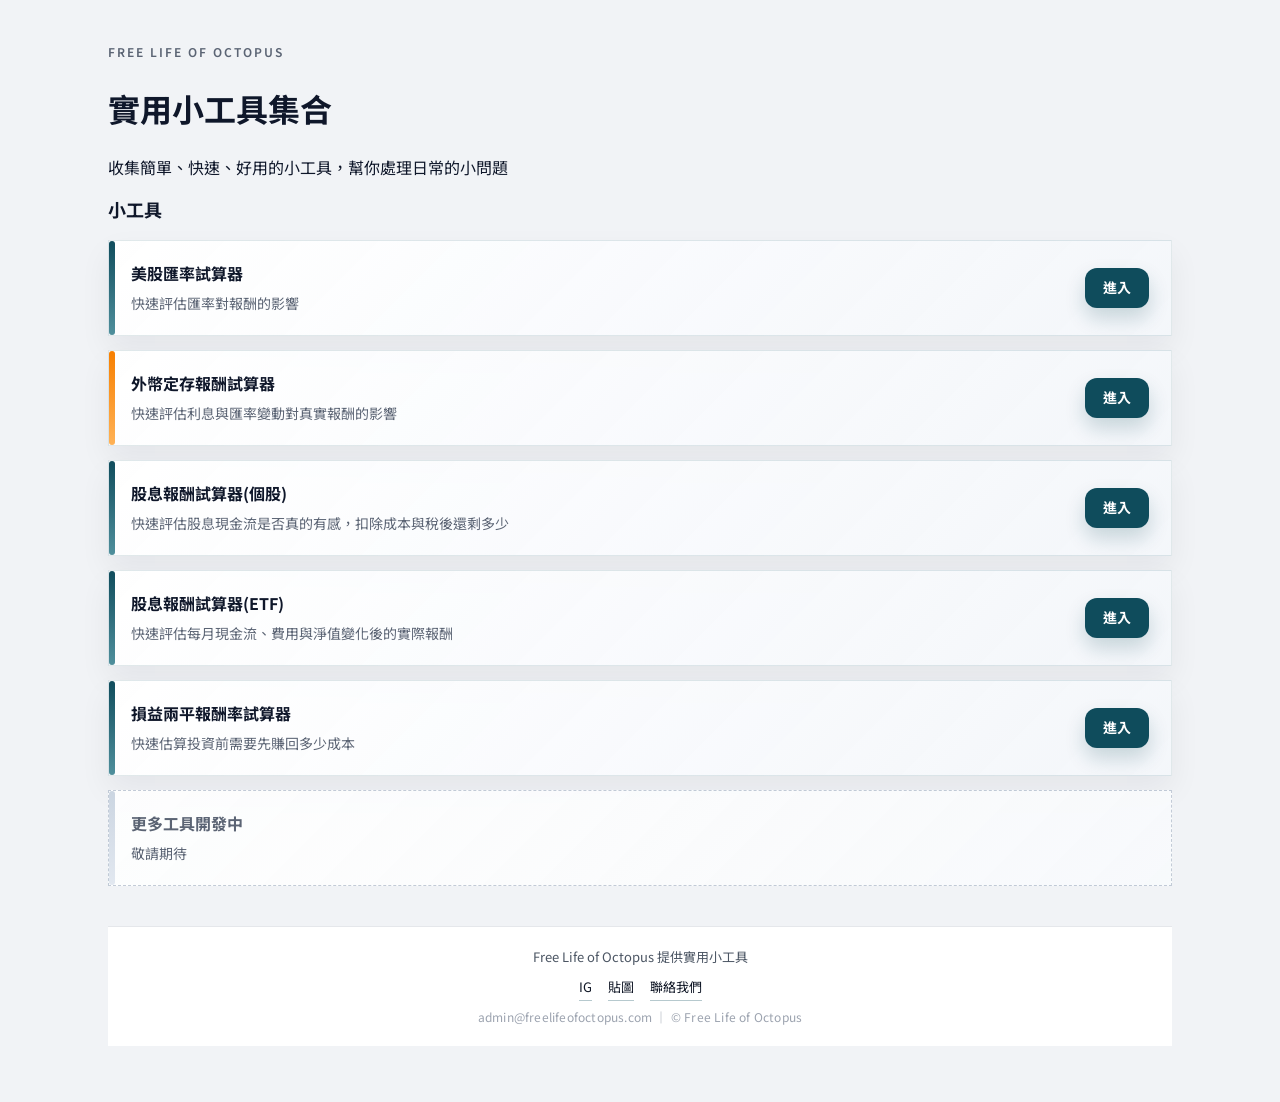
==== commit c44fd104: "優化seo" ====
--- a/index.html
+++ b/index.html
@@ -5,8 +5,8 @@
   <meta name="viewport" content="width=device-width, initial-scale=1.0">
 
   <title>freelifeofoctopus｜實用小工具集合</title>
-  <meta name="description" content="freelifeofoctopus 提供簡單實用的小工具，幫你快速解決日常問題，包含美股匯率試算器、外幣定存報酬試算器、股息報酬試算器與 ETF 配息報酬試算器">
-  <meta name="keywords" content="freelifeofoctopus, 小工具, 線上工具, 美股匯率試算器, 外幣定存報酬試算器, 股息報酬試算器, ETF配息報酬試算器, 匯率試算, 配息試算, 實用工具">
+  <meta name="description" content="freelifeofoctopus 提供簡單實用的小工具，幫你快速解決日常問題，包含美股匯率試算器、外幣定存報酬試算器、股息報酬試算器、ETF 配息報酬試算器與損益兩平報酬率試算器">
+  <meta name="keywords" content="freelifeofoctopus, 小工具, 線上工具, 美股匯率試算器, 外幣定存報酬試算器, 股息報酬試算器, ETF配息報酬試算器, 損益兩平報酬率試算器, 匯率試算, 配息試算, 實用工具">
   <meta name="author" content="Free Life of Octopus">
   <meta name="robots" content="index, follow">
 
@@ -22,7 +22,7 @@
 
   <meta name="twitter:card" content="summary_large_image">
   <meta name="twitter:title" content="freelifeofoctopus｜實用小工具集合">
-  <meta name="twitter:description" content="收集各種簡單實用的小工具，包含美股匯率試算器、外幣定存報酬試算器、股息報酬試算器與 ETF 配息報酬試算器">
+  <meta name="twitter:description" content="收集各種簡單實用的小工具，包含美股匯率試算器、外幣定存報酬試算器、股息報酬試算器、ETF 配息報酬試算器與損益兩平報酬率試算器">
   <meta name="twitter:image" content="https://freelifeofoctopus.com/usdstocktool/assets/images/og-image.png">
 
   <link rel="preconnect" href="https://fonts.googleapis.com">
@@ -57,7 +57,7 @@
                 快速評估匯率對報酬的影響
               </p>
             </div>
-            <a class="button" href="usdstocktool/index.html">進入</a>
+            <a class="button" href="usdstocktool/">進入</a>
           </div>
 
           <div class="card tool-card">
@@ -67,7 +67,7 @@
                 快速評估利息與匯率變動對真實報酬的影響
               </p>
             </div>
-            <a class="button" href="forex-deposit-tool/index.html">進入</a>
+            <a class="button" href="forex-deposit-tool/">進入</a>
           </div>
 
           <div class="card tool-card">
@@ -77,7 +77,7 @@
                 快速評估股息現金流是否真的有感，扣除成本與稅後還剩多少
               </p>
             </div>
-            <a class="button" href="dividend-return-calculator/index.html">進入</a>
+            <a class="button" href="dividend-return-calculator/">進入</a>
           </div>
 
           <div class="card tool-card">
@@ -87,7 +87,17 @@
                 快速評估每月現金流、費用與淨值變化後的實際報酬
               </p>
             </div>
-            <a class="button" href="etf-dividend-return-calculator/index.html">進入</a>
+            <a class="button" href="etf-dividend-return-calculator/">進入</a>
+          </div>
+
+          <div class="card tool-card">
+            <div class="tool-card__body">
+              <div class="tool-card__title">損益兩平報酬率試算器</div>
+              <p class="muted tool-card__desc tool-card__desc--tight">
+                快速估算投資前需要先賺回多少成本
+              </p>
+            </div>
+            <a class="button" href="break-even-return-calculator/ ">進入</a>
           </div>
 
           <div class="card tool-card tool-card--disabled">
